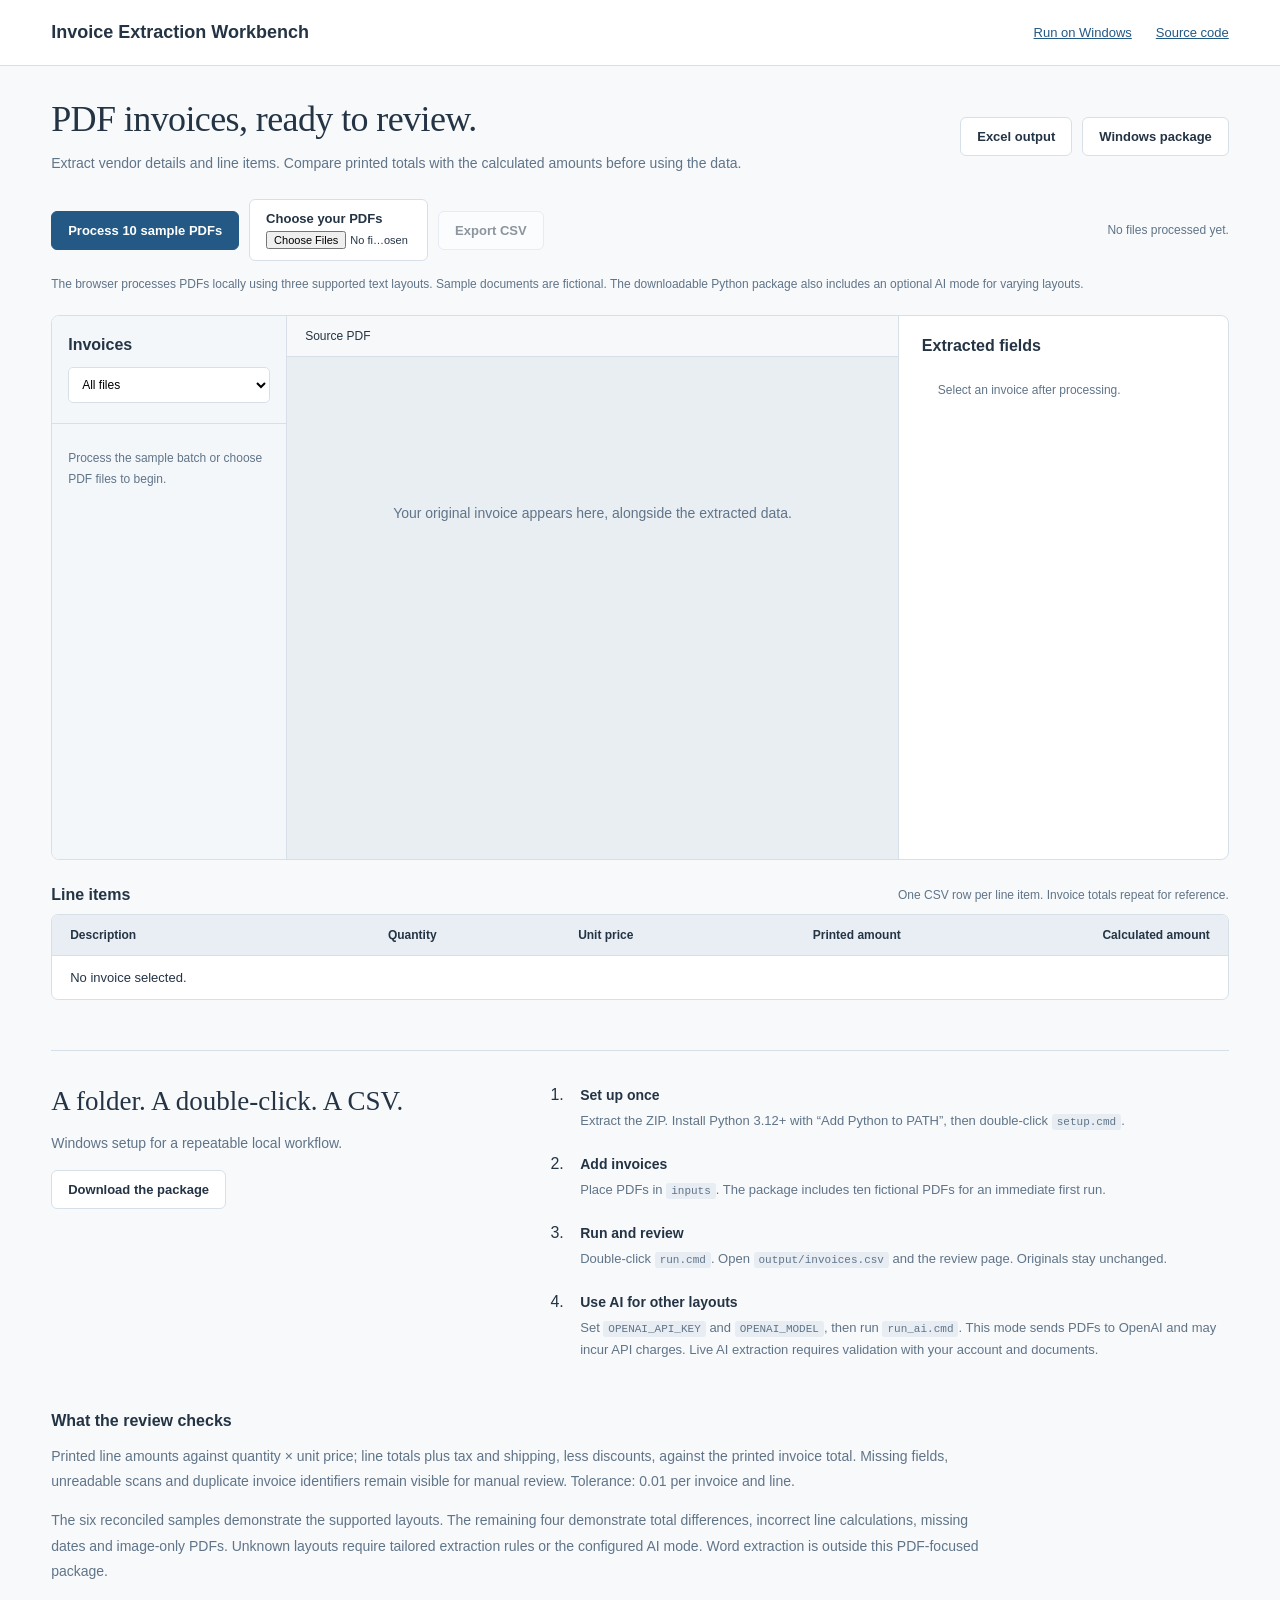
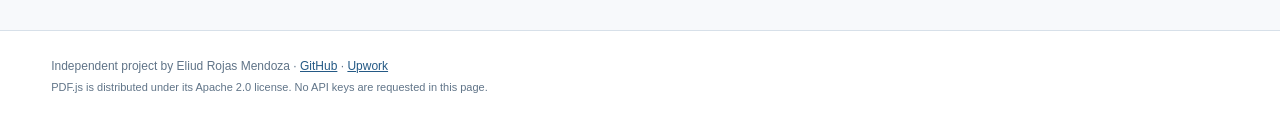
==== index.html @ 5a45bd9b "Build PDF invoice extraction and reconciliation workbench" ====
<!doctype html>
<html lang="en"><head><meta charset="utf-8"><meta name="viewport" content="width=device-width,initial-scale=1"><title>Invoice Extraction Workbench</title><meta name="description" content="Inspect PDF invoice extraction, compare line items and totals, and download structured CSV and Excel results."><link rel="stylesheet" href="style.css"></head>
<body><header><a class="brand" href="#">Invoice Extraction Workbench</a><nav><a href="#instructions">Run on Windows</a><a href="https://github.com/Enybyy/invoice-extraction-workbench">Source code</a></nav></header>
<main><section class="intro"><div><h1>PDF invoices, ready to review.</h1><p>Extract vendor details and line items. Compare printed totals with the calculated amounts before using the data.</p></div><div class="actions"><a class="secondary" href="outputs/20261005-invoice/Invoice_Extraction.xlsx" download>Excel output</a><a class="secondary" href="Invoice_Extractor_Package.zip" download>Windows package</a></div></section>
<section class="toolbar"><button id="samples">Process 10 sample PDFs</button><label class="upload">Choose your PDFs<input id="files" type="file" accept="application/pdf,.pdf" multiple></label><button id="export" class="secondary" disabled>Export CSV</button><a id="csv-ready" hidden download="invoices.csv">Download CSV file</a><span id="progress" role="status" aria-live="polite">No files processed yet.</span></section>
<p class="scope">The browser processes PDFs locally using three supported text layouts. Sample documents are fictional. The downloadable Python package also includes an optional AI mode for varying layouts.</p>
<section class="workspace" aria-label="Invoice review"><aside><div class="list-head"><h2>Invoices</h2><select id="filter" aria-label="Filter invoices"><option value="all">All files</option><option value="review">Needs review</option><option value="matched">Reconciled</option></select></div><div id="invoice-list"><p class="empty">Process the sample batch or choose PDF files to begin.</p></div></aside>
<section class="document"><div class="document-bar"><span id="document-name">Source PDF</span><a id="open-pdf" hidden target="_blank" rel="noopener">Open PDF</a></div><div class="paper"><canvas id="pdf-canvas" aria-label="Selected invoice preview"></canvas><p id="placeholder">Your original invoice appears here, alongside the extracted data.</p></div></section>
<section class="results"><h2>Extracted fields</h2><div id="fields"><p class="empty">Select an invoice after processing.</p></div></section></section>
<section class="line-section"><div class="section-heading"><h2>Line items</h2><span>One CSV row per line item. Invoice totals repeat for reference.</span></div><div class="table-scroll"><table><thead><tr><th>Description</th><th>Quantity</th><th>Unit price</th><th>Printed amount</th><th>Calculated amount</th></tr></thead><tbody id="lines"><tr><td colspan="5">No invoice selected.</td></tr></tbody></table></div></section>
<section id="instructions" class="guide"><div><h2>A folder. A double-click. A CSV.</h2><p>Windows setup for a repeatable local workflow.</p><a class="secondary" href="Invoice_Extractor_Package.zip" download>Download the package</a></div><ol><li><strong>Set up once</strong><span>Extract the ZIP. Install Python 3.12+ with “Add Python to PATH”, then double-click <code>setup.cmd</code>.</span></li><li><strong>Add invoices</strong><span>Place PDFs in <code>inputs</code>. The package includes ten fictional PDFs for an immediate first run.</span></li><li><strong>Run and review</strong><span>Double-click <code>run.cmd</code>. Open <code>output/invoices.csv</code> and the review page. Originals stay unchanged.</span></li><li><strong>Use AI for other layouts</strong><span>Set <code>OPENAI_API_KEY</code> and <code>OPENAI_MODEL</code>, then run <code>run_ai.cmd</code>. This mode sends PDFs to OpenAI and may incur API charges. Live AI extraction requires validation with your account and documents.</span></li></ol></section>
<section class="notes"><h2>What the review checks</h2><p>Printed line amounts against quantity × unit price; line totals plus tax and shipping, less discounts, against the printed invoice total. Missing fields, unreadable scans and duplicate invoice identifiers remain visible for manual review. Tolerance: 0.01 per invoice and line.</p><p>The six reconciled samples demonstrate the supported layouts. The remaining four demonstrate total differences, incorrect line calculations, missing dates and image-only PDFs. Unknown layouts require tailored extraction rules or the configured AI mode. Word extraction is outside this PDF-focused package.</p></section>
</main><footer>Independent project by Eliud Rojas Mendoza · <a href="https://github.com/Enybyy/invoice-extraction-workbench">GitHub</a> · <a href="https://www.upwork.com/freelancers/eliudevelopment">Upwork</a><span>PDF.js is distributed under its Apache 2.0 license. No API keys are requested in this page.</span></footer><script type="module" src="app.mjs"></script></body></html>
---- style.css ----
:root{color-scheme:light;--ink:#243444;--blue:#245985;--line:#d7e0e9;--muted:#607488;--surface:#f2f5f8;--amber:#9c6015}*{box-sizing:border-box}body{margin:0;background:#f7f9fb;color:var(--ink);font-family:'Segoe UI',sans-serif}header{background:white;border-bottom:1px solid var(--line);padding:22px 4vw;display:flex;align-items:center;justify-content:space-between;gap:18px}.brand{font-size:18px;font-weight:650;color:var(--ink);text-decoration:none}nav{display:flex;gap:24px;font-size:13px}a{color:var(--blue)}main{max-width:1560px;padding:32px 4vw;margin:auto}h1{font:normal 36px Georgia,serif;margin:0 0 12px;letter-spacing:-.6px}.intro{display:flex;justify-content:space-between;align-items:center;gap:25px}.intro p{color:var(--muted);line-height:1.6;max-width:760px;font-size:14px;margin:0}.actions{display:flex;gap:10px;flex-shrink:0}button,.secondary,.upload{border:1px solid var(--line);border-radius:6px;padding:11px 16px;font:600 13px 'Segoe UI',sans-serif;text-decoration:none;cursor:pointer;display:inline-block}button{background:var(--blue);border-color:var(--blue);color:white}button.secondary,.secondary,.upload{background:white;color:var(--ink)}button:disabled{opacity:.5;cursor:default}a:focus-visible,button:focus-visible,select:focus-visible,.upload:focus-within{outline:3px solid #57a0d1;outline-offset:3px}.toolbar{display:flex;flex-wrap:wrap;gap:10px;align-items:center;margin-top:25px}.toolbar span{font-size:12px;color:var(--muted);margin-left:auto}.upload input{max-width:145px;font-size:11px;display:block;margin-top:5px}.scope{font-size:12px;line-height:1.6;color:var(--muted);margin:14px 0 20px}.workspace{display:grid;grid-template-columns:235px minmax(330px,1fr) 330px;border:1px solid var(--line);border-radius:8px;overflow:hidden;background:white;min-height:545px}.workspace aside{background:#f4f7fa;border-right:1px solid var(--line)}.list-head{padding:20px 16px;border-bottom:1px solid var(--line)}h2{font-size:16px;margin:0 0 13px}.list-head select{width:100%;font:12px 'Segoe UI',sans-serif;border:1px solid var(--line);padding:9px;border-radius:5px;background:white}#invoice-list{max-height:460px;overflow:auto}.invoice{display:block;width:100%;text-align:left;border:0;border-bottom:1px solid var(--line);background:transparent;color:var(--ink);padding:14px 16px;border-radius:0}.invoice.active{background:#e2edf5;box-shadow:inset 3px 0 var(--blue)}.invoice strong{display:block;font-size:12px}.invoice small{display:block;color:var(--muted);font-weight:400;margin:5px 0}.label{font-size:10px;display:inline-block;border-radius:4px;padding:3px 6px;background:#e7f2ec;color:#2d6c4c}.label.review{background:#fff0d8;color:var(--amber)}.document{background:#e9eef3;min-width:0}.document-bar{display:flex;justify-content:space-between;gap:10px;padding:13px 18px;background:#f6f8fa;border-bottom:1px solid var(--line);font-size:12px;overflow-wrap:anywhere}.paper{height:499px;overflow:auto;padding:20px;text-align:center}canvas{max-width:100%;height:auto;box-shadow:0 4px 18px #3442521a;background:white}canvas:not([width]){display:none}.paper p{color:var(--muted);font-size:14px;line-height:1.8;padding-top:110px}.results{padding:21px 23px;border-left:1px solid var(--line)}dl{font-size:12px;margin:0}dt{color:var(--muted);margin:16px 0 5px}dd{margin:0;font-weight:600;overflow-wrap:anywhere}.balance{border-top:1px solid var(--line);margin-top:22px;padding-top:10px}.balance div{display:flex;justify-content:space-between;margin:9px 0;font-size:12px}.balance .grand{font-size:16px;font-weight:700;border-top:1px solid var(--line);padding-top:12px}.review-note{background:#fff5e5;border-left:3px solid #c18b38;padding:12px;margin-top:18px;font-size:12px;line-height:1.6}.success-note{color:#2d6c4c;font-size:12px;margin-top:15px}.empty{font-size:12px;color:var(--muted);line-height:1.8;padding:12px 16px}.section-heading{display:flex;justify-content:space-between;align-items:center;gap:15px;margin-bottom:10px}.section-heading h2{margin:0}.section-heading span{font-size:12px;color:var(--muted)}.line-section{margin-top:26px}.table-scroll{overflow:auto;border:1px solid var(--line);border-radius:7px;background:white}table{width:100%;border-collapse:collapse;font-size:13px}th{text-align:right;font-weight:600;background:#e8eef4;padding:13px 18px;font-size:12px;white-space:nowrap}td{text-align:right;padding:14px 18px;border-top:1px solid var(--line)}th:first-child,td:first-child{text-align:left}.guide{margin-top:50px;display:grid;grid-template-columns:1fr 1.5fr;gap:40px;border-top:1px solid var(--line);padding-top:35px}.guide h2{font:normal 27px Georgia,serif}.guide p,.notes p{color:var(--muted);font-size:14px;line-height:1.8}.guide ol{margin:0;padding-left:22px}.guide li{padding-left:12px;margin-bottom:23px}.guide li strong{display:block;font-size:14px;margin-bottom:7px}.guide li span{font-size:13px;line-height:1.7;color:var(--muted)}code{background:#e7edf3;border-radius:3px;padding:2px 5px;font-size:11px}.notes{margin-top:28px;max-width:950px}footer{padding:25px 4vw;border-top:1px solid var(--line);font-size:12px;background:white;line-height:1.8;color:var(--muted)}footer span{display:block;font-size:11px}@media(max-width:1180px){.workspace{grid-template-columns:200px minmax(250px,1fr) 270px}.actions{flex-wrap:wrap}.intro{align-items:flex-start}h1{font-size:30px}}@media(max-width:900px){.workspace{grid-template-columns:200px 1fr}.results{grid-column:1/-1;border-left:0;border-top:1px solid var(--line)}#fields{display:grid;grid-template-columns:1fr 1fr;gap:20px}.intro{display:block}.actions{margin-top:15px}}@media(max-width:600px){header{display:block}nav{margin-top:13px}main{padding:24px 16px}.toolbar span{width:100%;margin:4px 0}.workspace{display:block}.workspace aside{border-right:0}#invoice-list{max-height:180px}.paper{height:420px}#fields{display:block}.guide{grid-template-columns:1fr;gap:25px}.section-heading{display:block}.section-heading span{display:block;margin-top:9px}.document-bar{font-size:11px}}
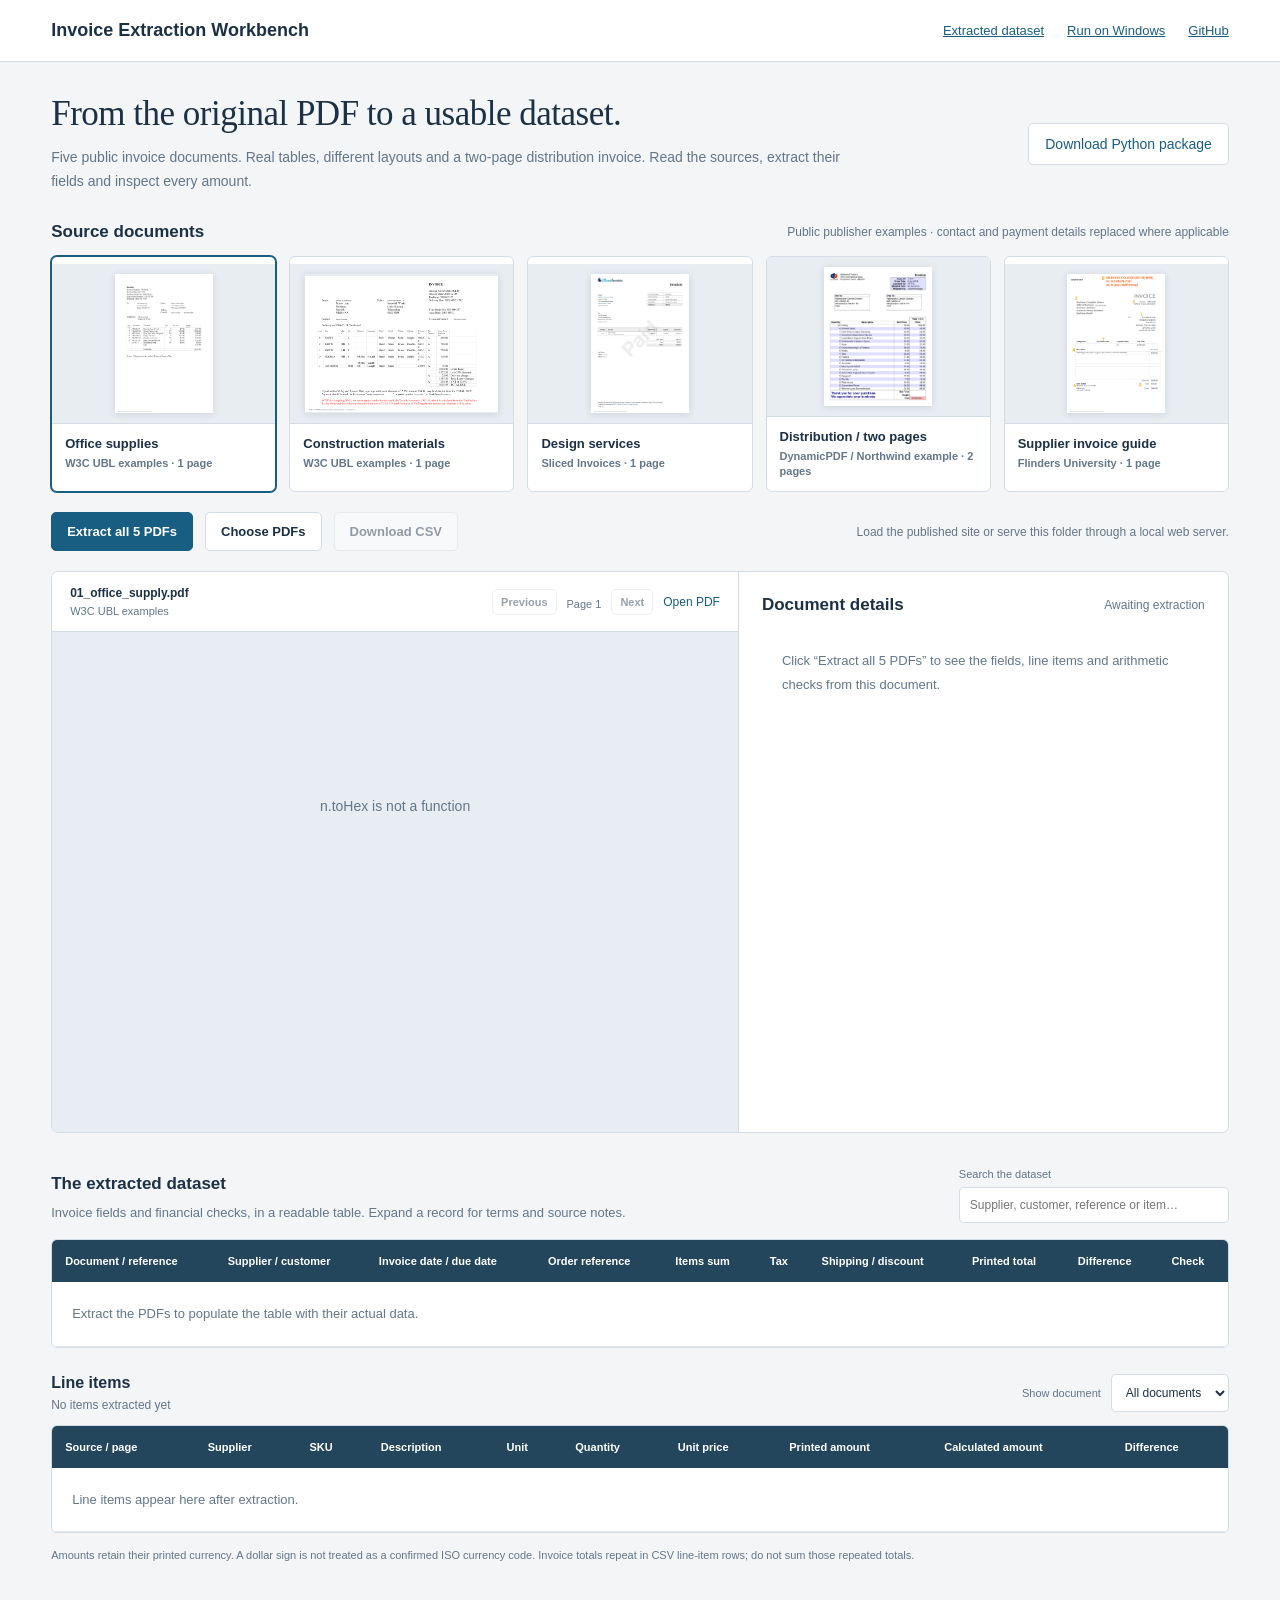
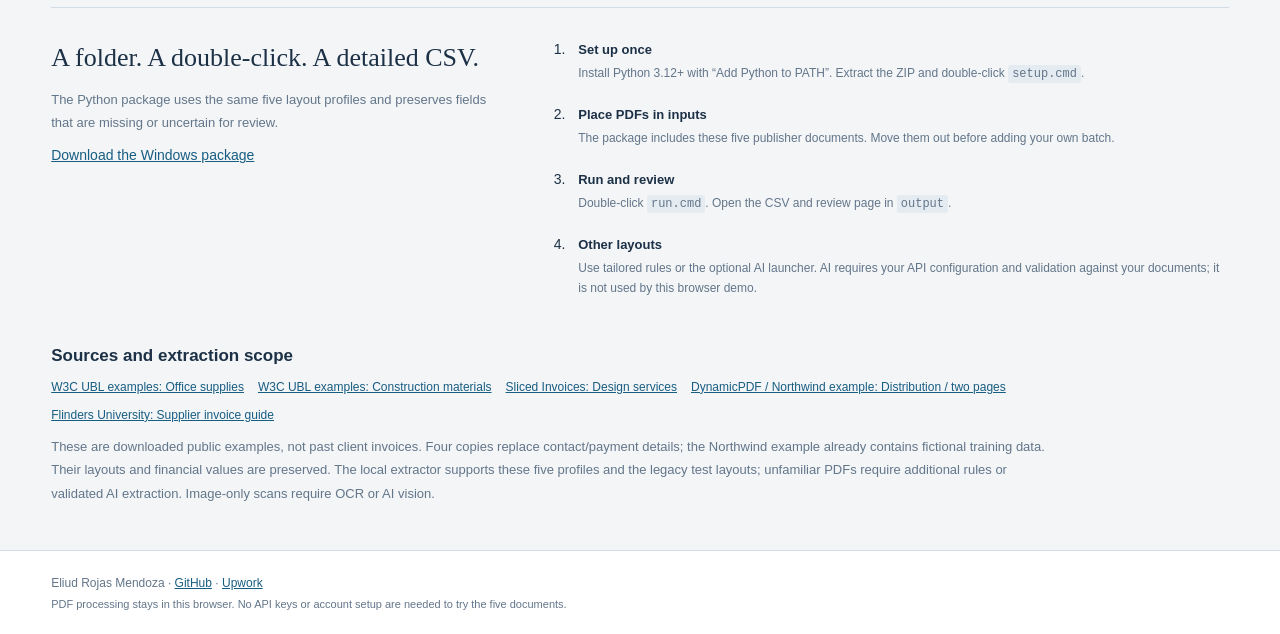
==== commit 2f000877: "Use public invoice PDFs with detailed extraction and source review" ====
--- a/index.html
+++ b/index.html
@@ -1,13 +1,10 @@
-<!doctype html>
-<html lang="en"><head><meta charset="utf-8"><meta name="viewport" content="width=device-width,initial-scale=1"><title>Invoice Extraction Workbench</title><meta name="description" content="Inspect PDF invoice extraction, compare line items and totals, and download structured CSV and Excel results."><link rel="stylesheet" href="style.css"></head>
-<body><header><a class="brand" href="#">Invoice Extraction Workbench</a><nav><a href="#instructions">Run on Windows</a><a href="https://github.com/Enybyy/invoice-extraction-workbench">Source code</a></nav></header>
-<main><section class="intro"><div><h1>PDF invoices, ready to review.</h1><p>Extract vendor details and line items. Compare printed totals with the calculated amounts before using the data.</p></div><div class="actions"><a class="secondary" href="outputs/20261005-invoice/Invoice_Extraction.xlsx" download>Excel output</a><a class="secondary" href="Invoice_Extractor_Package.zip" download>Windows package</a></div></section>
-<section class="toolbar"><button id="samples">Process 10 sample PDFs</button><label class="upload">Choose your PDFs<input id="files" type="file" accept="application/pdf,.pdf" multiple></label><button id="export" class="secondary" disabled>Export CSV</button><a id="csv-ready" hidden download="invoices.csv">Download CSV file</a><span id="progress" role="status" aria-live="polite">No files processed yet.</span></section>
-<p class="scope">The browser processes PDFs locally using three supported text layouts. Sample documents are fictional. The downloadable Python package also includes an optional AI mode for varying layouts.</p>
-<section class="workspace" aria-label="Invoice review"><aside><div class="list-head"><h2>Invoices</h2><select id="filter" aria-label="Filter invoices"><option value="all">All files</option><option value="review">Needs review</option><option value="matched">Reconciled</option></select></div><div id="invoice-list"><p class="empty">Process the sample batch or choose PDF files to begin.</p></div></aside>
-<section class="document"><div class="document-bar"><span id="document-name">Source PDF</span><a id="open-pdf" hidden target="_blank" rel="noopener">Open PDF</a></div><div class="paper"><canvas id="pdf-canvas" aria-label="Selected invoice preview"></canvas><p id="placeholder">Your original invoice appears here, alongside the extracted data.</p></div></section>
-<section class="results"><h2>Extracted fields</h2><div id="fields"><p class="empty">Select an invoice after processing.</p></div></section></section>
-<section class="line-section"><div class="section-heading"><h2>Line items</h2><span>One CSV row per line item. Invoice totals repeat for reference.</span></div><div class="table-scroll"><table><thead><tr><th>Description</th><th>Quantity</th><th>Unit price</th><th>Printed amount</th><th>Calculated amount</th></tr></thead><tbody id="lines"><tr><td colspan="5">No invoice selected.</td></tr></tbody></table></div></section>
-<section id="instructions" class="guide"><div><h2>A folder. A double-click. A CSV.</h2><p>Windows setup for a repeatable local workflow.</p><a class="secondary" href="Invoice_Extractor_Package.zip" download>Download the package</a></div><ol><li><strong>Set up once</strong><span>Extract the ZIP. Install Python 3.12+ with “Add Python to PATH”, then double-click <code>setup.cmd</code>.</span></li><li><strong>Add invoices</strong><span>Place PDFs in <code>inputs</code>. The package includes ten fictional PDFs for an immediate first run.</span></li><li><strong>Run and review</strong><span>Double-click <code>run.cmd</code>. Open <code>output/invoices.csv</code> and the review page. Originals stay unchanged.</span></li><li><strong>Use AI for other layouts</strong><span>Set <code>OPENAI_API_KEY</code> and <code>OPENAI_MODEL</code>, then run <code>run_ai.cmd</code>. This mode sends PDFs to OpenAI and may incur API charges. Live AI extraction requires validation with your account and documents.</span></li></ol></section>
-<section class="notes"><h2>What the review checks</h2><p>Printed line amounts against quantity × unit price; line totals plus tax and shipping, less discounts, against the printed invoice total. Missing fields, unreadable scans and duplicate invoice identifiers remain visible for manual review. Tolerance: 0.01 per invoice and line.</p><p>The six reconciled samples demonstrate the supported layouts. The remaining four demonstrate total differences, incorrect line calculations, missing dates and image-only PDFs. Unknown layouts require tailored extraction rules or the configured AI mode. Word extraction is outside this PDF-focused package.</p></section>
-</main><footer>Independent project by Eliud Rojas Mendoza · <a href="https://github.com/Enybyy/invoice-extraction-workbench">GitHub</a> · <a href="https://www.upwork.com/freelancers/eliudevelopment">Upwork</a><span>PDF.js is distributed under its Apache 2.0 license. No API keys are requested in this page.</span></footer><script type="module" src="app.mjs"></script></body></html>
+<!doctype html><html lang="en"><head><meta charset="utf-8"><meta name="viewport" content="width=device-width,initial-scale=1"><title>Invoice Extraction Workbench</title><meta name="description" content="Explore five public invoice PDFs, extract their actual data, reconcile totals and export a detailed CSV."><link rel="stylesheet" href="workbench.css"></head>
+<body><header><a class="brand" href="#">Invoice Extraction Workbench</a><nav><a href="#dataset">Extracted dataset</a><a href="#instructions">Run on Windows</a><a href="https://github.com/Enybyy/invoice-extraction-workbench">GitHub</a></nav></header>
+<main><section class="intro"><div><h1>From the original PDF to a usable dataset.</h1><p>Five public invoice documents. Real tables, different layouts and a two-page distribution invoice. Read the sources, extract their fields and inspect every amount.</p></div><a class="package" href="Invoice_Extractor_Package.zip" download>Download Python package</a></section>
+<section class="document-library"><div class="section-title"><h2>Source documents</h2><span>Public publisher examples · contact and payment details replaced where applicable</span></div><div id="gallery" class="gallery" aria-label="Source PDF documents"></div></section>
+<section class="action-bar"><button id="extract">Extract all 5 PDFs</button><label class="upload">Choose PDFs<input id="files" type="file" accept="application/pdf,.pdf" multiple aria-label="Choose PDFs"></label><button id="export" class="quiet" disabled>Download CSV</button><a id="csv-ready" download="invoice-dataset.csv" hidden>CSV file ready</a><span id="progress" role="status" aria-live="polite">Choose a document to inspect it. Extract to build the dataset below.</span></section>
+<section class="inspection"><div class="source-pane"><div class="viewer-bar"><div><strong id="source-name">Source PDF</strong><span id="publisher"></span></div><div class="page-controls"><button id="prev" class="quiet" disabled aria-label="Previous page">Previous</button><span id="page-number">Page 1</span><button id="next" class="quiet" disabled aria-label="Next page">Next</button><a id="open" target="_blank" rel="noopener">Open PDF</a></div></div><div class="paper"><canvas id="canvas" aria-label="Source invoice PDF preview"></canvas><p id="preview-empty">Loading the source documents…</p></div></div><aside class="extracted-pane"><div class="section-title"><h2>Document details</h2><span id="selected-state">Awaiting extraction</span></div><div id="details"><p class="empty">Click “Extract all 5 PDFs” to see the fields, line items and arithmetic checks from this document.</p></div></aside></section>
+<section id="dataset" class="dataset"><div class="dataset-heading"><div><h2>The extracted dataset</h2><p>Invoice fields and financial checks, in a readable table. Expand a record for terms and source notes.</p></div><label class="search">Search the dataset<input id="search" type="search" placeholder="Supplier, customer, reference or item…"></label></div><div class="table-frame"><table class="invoice-table"><thead><tr><th>Document / reference</th><th>Supplier / customer</th><th>Invoice date / due date</th><th>Order reference</th><th>Items sum</th><th>Tax</th><th>Shipping / discount</th><th>Printed total</th><th>Difference</th><th>Check</th></tr></thead><tbody id="invoice-rows"><tr><td colspan="10" class="empty">Extract the PDFs to populate the table with their actual data.</td></tr></tbody></table></div>
+<div class="line-heading"><div><h3>Line items</h3><span id="line-count">No items extracted yet</span></div><label>Show document<select id="line-filter" aria-label="Filter line items"><option value="all">All documents</option></select></label></div><div class="table-frame line-frame"><table><thead><tr><th>Source / page</th><th>Supplier</th><th>SKU</th><th>Description</th><th>Unit</th><th>Quantity</th><th>Unit price</th><th>Printed amount</th><th>Calculated amount</th><th>Difference</th></tr></thead><tbody id="line-rows"><tr><td colspan="10" class="empty">Line items appear here after extraction.</td></tr></tbody></table></div><p class="table-note">Amounts retain their printed currency. A dollar sign is not treated as a confirmed ISO currency code. Invoice totals repeat in CSV line-item rows; do not sum those repeated totals.</p></section>
+<section id="instructions" class="guide"><div><h2>A folder. A double-click. A detailed CSV.</h2><p>The Python package uses the same five layout profiles and preserves fields that are missing or uncertain for review.</p><a href="Invoice_Extractor_Package.zip" download>Download the Windows package</a></div><ol><li><strong>Set up once</strong><span>Install Python 3.12+ with “Add Python to PATH”. Extract the ZIP and double-click <code>setup.cmd</code>.</span></li><li><strong>Place PDFs in inputs</strong><span>The package includes these five publisher documents. Move them out before adding your own batch.</span></li><li><strong>Run and review</strong><span>Double-click <code>run.cmd</code>. Open the CSV and review page in <code>output</code>.</span></li><li><strong>Other layouts</strong><span>Use tailored rules or the optional AI launcher. AI requires your API configuration and validation against your documents; it is not used by this browser demo.</span></li></ol></section>
+<section class="sources"><h2>Sources and extraction scope</h2><div id="source-links"></div><p>These are downloaded public examples, not past client invoices. Four copies replace contact/payment details; the Northwind example already contains fictional training data. Their layouts and financial values are preserved. The local extractor supports these five profiles and the legacy test layouts; unfamiliar PDFs require additional rules or validated AI extraction. Image-only scans require OCR or AI vision.</p></section></main><footer>Eliud Rojas Mendoza · <a href="https://github.com/Enybyy/invoice-extraction-workbench">GitHub</a> · <a href="https://www.upwork.com/freelancers/eliudevelopment">Upwork</a><span>PDF processing stays in this browser. No API keys or account setup are needed to try the five documents.</span></footer><script type="module" src="workbench.mjs"></script></body></html>
--- a/workbench.css
+++ b/workbench.css
@@ -0,0 +1 @@
+:root{--paper:#f3f5f7;--white:#fff;--ink:#1c3046;--muted:#63768a;--accent:#185d82;--amber:#9b6a23;--border:#d4dde5;--green:#29684d}*{box-sizing:border-box}body{margin:0;font:14px 'Segoe UI',sans-serif;background:var(--paper);color:var(--ink)}a{color:var(--accent)}header{background:white;padding:20px 4vw;display:flex;align-items:center;justify-content:space-between;border-bottom:1px solid var(--border);gap:20px}.brand{font-size:18px;font-weight:650;text-decoration:none;color:var(--ink)}nav{display:flex;gap:23px;font-size:13px}main{max-width:1600px;margin:auto;padding:32px 4vw}h1{font:normal 35px Georgia,serif;letter-spacing:-.5px;margin:0 0 12px;max-width:900px}h2{font-size:17px;margin:0}h3{font-size:16px;margin:0}.intro{display:flex;align-items:center;justify-content:space-between;gap:30px}.intro p{max-width:820px;color:var(--muted);line-height:1.7;margin:0}.package{background:white;border:1px solid var(--border);border-radius:5px;padding:12px 16px;text-decoration:none;white-space:nowrap}.document-library{margin-top:28px}.section-title{display:flex;justify-content:space-between;align-items:center;gap:16px;margin-bottom:14px}.section-title span{font-size:12px;color:var(--muted)}.gallery{display:grid;grid-template-columns:repeat(5,1fr);gap:13px}.document-tile{padding:0;text-align:left;background:white;border:1px solid var(--border);border-radius:6px;overflow:hidden;color:var(--ink);cursor:pointer;box-shadow:none}.document-tile.active{border-color:var(--accent);box-shadow:0 0 0 1px var(--accent)}.thumb{height:160px;background:#e8edf2;display:flex;justify-content:center;align-items:flex-start;overflow:hidden;padding:10px 15px;border-bottom:1px solid var(--border)}.thumb img{height:100%;max-width:100%;object-fit:contain;object-position:center;box-shadow:0 1px 7px #20394a24}.tile-caption{padding:12px 13px}.tile-caption strong{display:block;font-size:13px;margin-bottom:5px}.tile-caption span{font-size:11px;color:var(--muted);display:block;line-height:1.4}.action-bar{display:flex;align-items:center;gap:12px;flex-wrap:wrap;padding:20px 0}.action-bar>span{margin-left:auto;font-size:12px;max-width:460px;color:var(--muted)}button,.upload{font:600 13px 'Segoe UI',sans-serif;cursor:pointer;border:1px solid var(--accent);background:var(--accent);color:white;border-radius:5px;padding:11px 15px}button:disabled{opacity:.45;cursor:default}button.quiet,.upload{background:white;border-color:var(--border);color:var(--ink)}.upload{position:relative;overflow:hidden;display:inline-flex;align-items:center}.upload input{position:absolute;inset:0;width:100%;height:100%;opacity:0;cursor:pointer}a:focus-visible,button:focus-visible,input:focus-visible,select:focus-visible,.upload:focus-within{outline:3px solid #4e9ac4;outline-offset:3px}.inspection{display:grid;grid-template-columns:minmax(380px,1.4fr) minmax(310px,1fr);border:1px solid var(--border);border-radius:7px;overflow:hidden;background:white}.source-pane{min-width:0;background:#e7edf2}.viewer-bar{padding:14px 18px;background:#fff;border-bottom:1px solid var(--border);display:flex;justify-content:space-between;align-items:center;gap:15px}.viewer-bar strong{font-size:12px;display:block}.viewer-bar>div>span{font-size:11px;display:block;color:var(--muted);margin-top:5px}.page-controls{display:flex;align-items:center;gap:10px;flex-shrink:0;font-size:12px}.page-controls button{padding:6px 8px;font-size:11px}.paper{padding:22px;min-height:500px;max-height:700px;overflow:auto;text-align:center}.paper canvas{display:block;margin:auto;max-width:100%;height:auto;box-shadow:0 2px 14px #2942561c}.paper canvas:not([width]){display:none}.paper p{padding-top:130px;color:var(--muted)}.extracted-pane{padding:23px;border-left:1px solid var(--border);min-width:0}.field-grid{display:grid;grid-template-columns:1fr 1fr;gap:15px;margin:18px 0}.field-grid div{min-width:0}dt{font-size:11px;color:var(--muted);margin-bottom:6px}dd{font-size:13px;font-weight:600;margin:0;overflow-wrap:anywhere}.balance{border-top:1px solid var(--border);border-bottom:1px solid var(--border);padding:9px 0}.balance div{display:flex;justify-content:space-between;gap:15px;padding:7px 0;font-size:12px}.balance .difference{font-size:16px;font-weight:700;border-top:1px solid var(--border);margin-top:7px;padding-top:13px}.difference.warn{color:var(--amber)}.review-box{padding:13px 15px;margin-top:17px;border-left:3px solid #c59443;background:#fff4e1;font-size:12px;line-height:1.7}.review-box ul{padding-left:18px;margin:6px 0}.okay{color:var(--green);font-size:12px;margin:13px 0}.source-text{font-size:12px;margin-top:18px}.source-text summary{cursor:pointer;color:var(--accent)}pre{white-space:pre-wrap;overflow-wrap:anywhere;font:11px Consolas,monospace;max-height:300px;overflow:auto;background:#f2f5f8;padding:14px;line-height:1.7}.dataset{margin-top:35px}.dataset-heading{display:flex;justify-content:space-between;gap:20px;align-items:end;margin-bottom:16px}.dataset-heading p{color:var(--muted);font-size:13px;margin:9px 0 0;line-height:1.6}.search{font-size:11px;color:var(--muted);min-width:270px}.search input{display:block;width:100%;margin-top:7px}.search input,select{font:12px 'Segoe UI',sans-serif;border:1px solid var(--border);border-radius:5px;padding:10px;background:white;color:var(--ink)}.table-frame{overflow:auto;border:1px solid var(--border);border-radius:6px;background:white;max-width:100%}table{width:100%;border-collapse:collapse;font-size:12px}th{background:#23465d;color:white;font-size:11px;font-weight:600;text-align:left;white-space:nowrap;padding:15px 13px;position:sticky;top:0;z-index:1}td{padding:15px 13px;border-bottom:1px solid #e2e8ee;vertical-align:top;line-height:1.6}tbody tr:nth-child(even){background:#f4f7fa}td.num{text-align:right;white-space:nowrap;font-variant-numeric:tabular-nums}td.desc{min-width:260px;max-width:430px}td.meta{min-width:190px}td strong{display:block;font-size:12px}td small{display:block;font-size:11px;color:var(--muted);line-height:1.6}td.warn{color:var(--amber);font-weight:700;background:#fff3dd}.row-open{padding:0;border:0;background:transparent;color:var(--accent);font-weight:650;font-size:12px;text-align:left;text-decoration:underline}.badge{display:inline-block;font-size:10px;border-radius:4px;background:#e5f1e9;color:var(--green);padding:4px 7px;white-space:nowrap}.badge.review{background:#fff1d9;color:var(--amber)}.record-notes{margin-top:9px;font-size:11px;min-width:150px}.record-notes summary{cursor:pointer;color:var(--accent)}.record-notes p{margin:7px 0}.line-heading{display:flex;justify-content:space-between;align-items:center;margin:26px 0 13px;gap:16px}.line-heading span{font-size:12px;color:var(--muted);display:block;margin-top:6px}.line-heading label{font-size:11px;color:var(--muted)}.line-heading select{margin-left:10px;max-width:260px}.line-frame{max-height:560px}.table-note{font-size:11px;line-height:1.7;color:var(--muted);margin:13px 0}.empty{font-size:13px;line-height:1.8;color:var(--muted);padding:20px}.guide{border-top:1px solid var(--border);margin-top:42px;padding-top:33px;display:grid;grid-template-columns:1fr 1.5fr;gap:45px}.guide h2{font:26px Georgia,serif;line-height:1.3}.guide p,.sources p{font-size:13px;color:var(--muted);line-height:1.8}.guide ol{padding-left:20px;margin:0}.guide li{padding-left:9px;margin-bottom:22px}.guide strong{display:block;font-size:13px;margin-bottom:6px}.guide span{font-size:12px;color:var(--muted);line-height:1.7}code{background:#e4ebf1;padding:2px 4px;border-radius:3px}.sources{margin-top:25px;max-width:1000px}#source-links{display:flex;flex-wrap:wrap;gap:14px;margin-top:14px;font-size:12px}footer{background:white;border-top:1px solid var(--border);padding:22px 4vw;font-size:12px;color:var(--muted);line-height:1.8}footer span{display:block;font-size:11px}@media(max-width:1150px){main{padding:26px 25px}.viewer-bar{flex-wrap:wrap}.intro{align-items:flex-start}.intro h1{font-size:30px}.field-grid{gap:12px}.action-bar>span{margin-left:0;max-width:none}}@media(max-width:850px){.gallery{grid-template-columns:repeat(3,1fr)}.inspection{grid-template-columns:1fr}.extracted-pane{border-left:0;border-top:1px solid var(--border)}.paper{max-height:650px}.intro{display:block}.package{display:inline-block;margin-top:16px}.dataset-heading{align-items:start;flex-direction:column}.search{width:100%}.guide{grid-template-columns:1fr;gap:25px}}@media(max-width:500px){header{display:block}nav{margin-top:14px;gap:16px}main{padding:22px 16px}h1{font-size:28px}.gallery{grid-template-columns:repeat(2,1fr)}.thumb{height:112px}.tile-caption{padding:11px}.section-title{align-items:flex-start;flex-direction:column;gap:8px}.paper{padding:12px;min-height:300px}.page-controls{gap:8px}.line-heading{align-items:flex-start;flex-direction:column}.line-heading select{max-width:220px}.field-grid{grid-template-columns:1fr 1fr}.extracted-pane{padding:20px}}
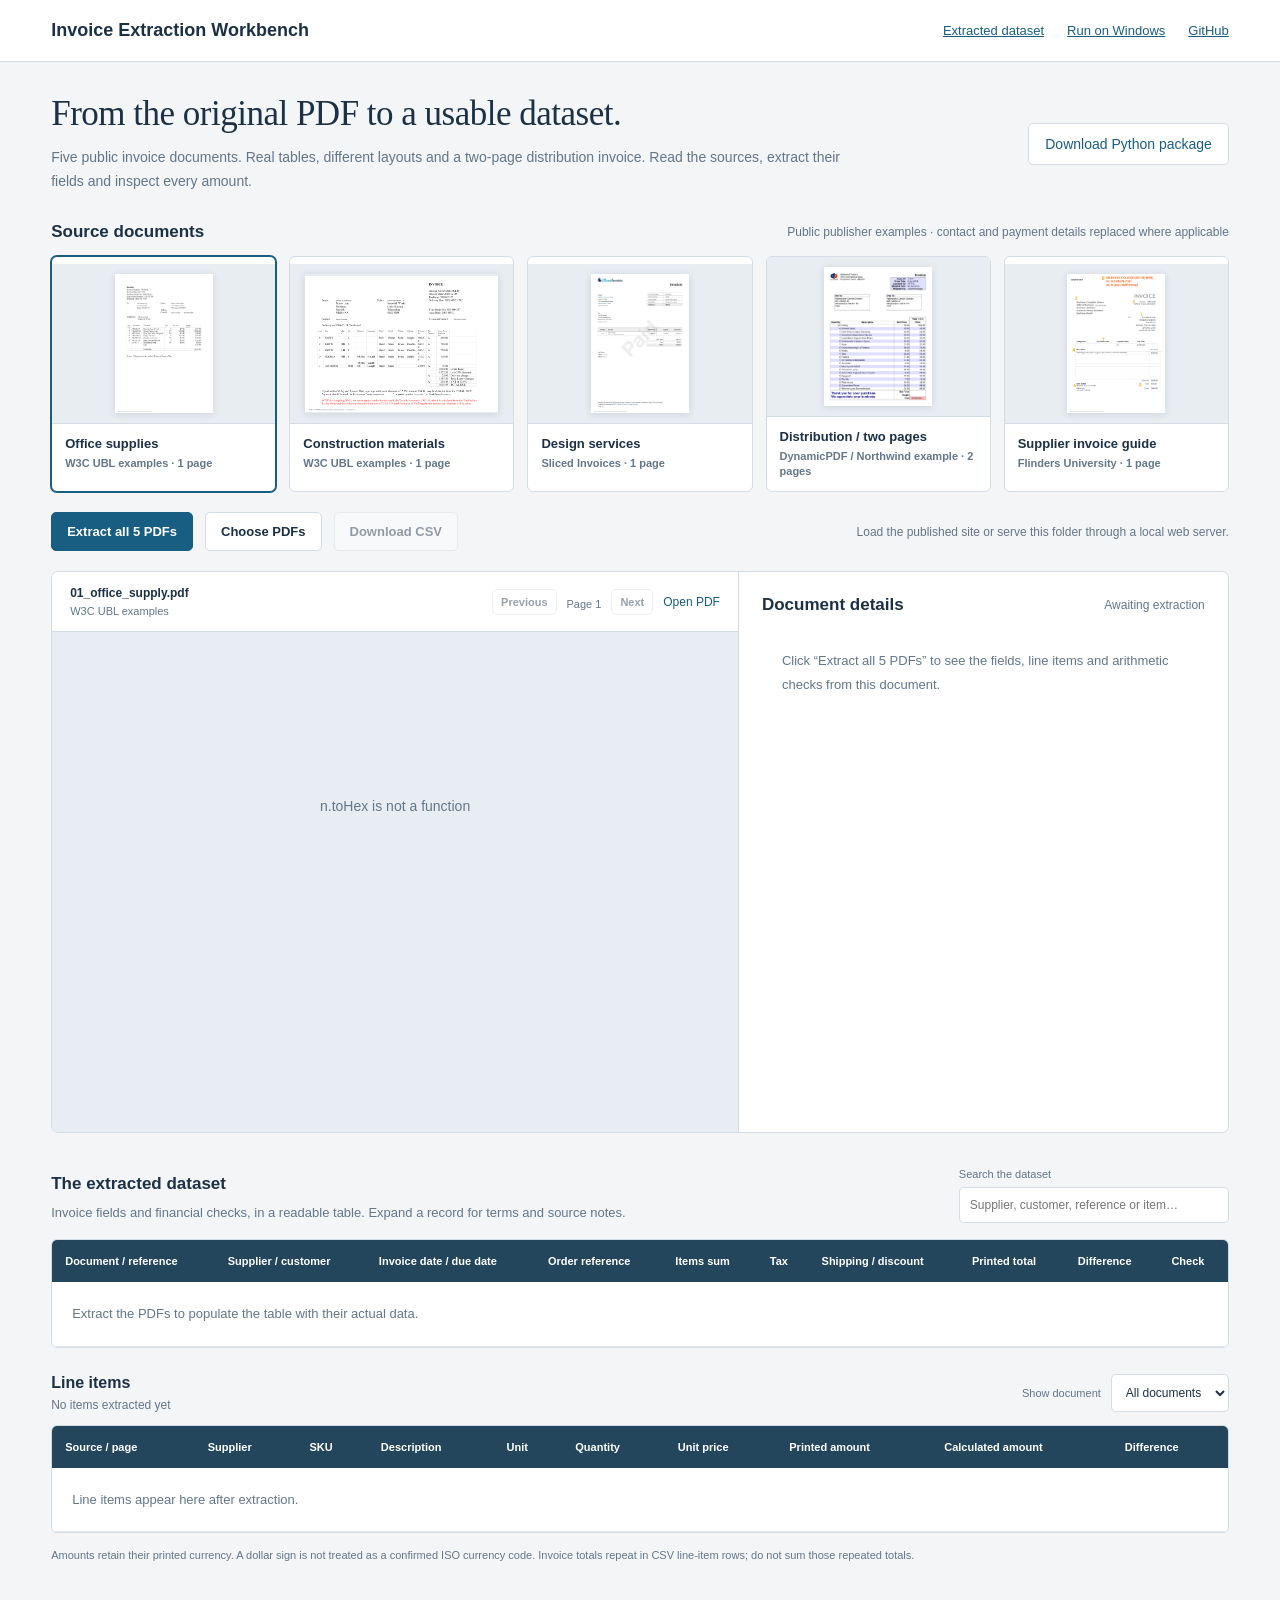
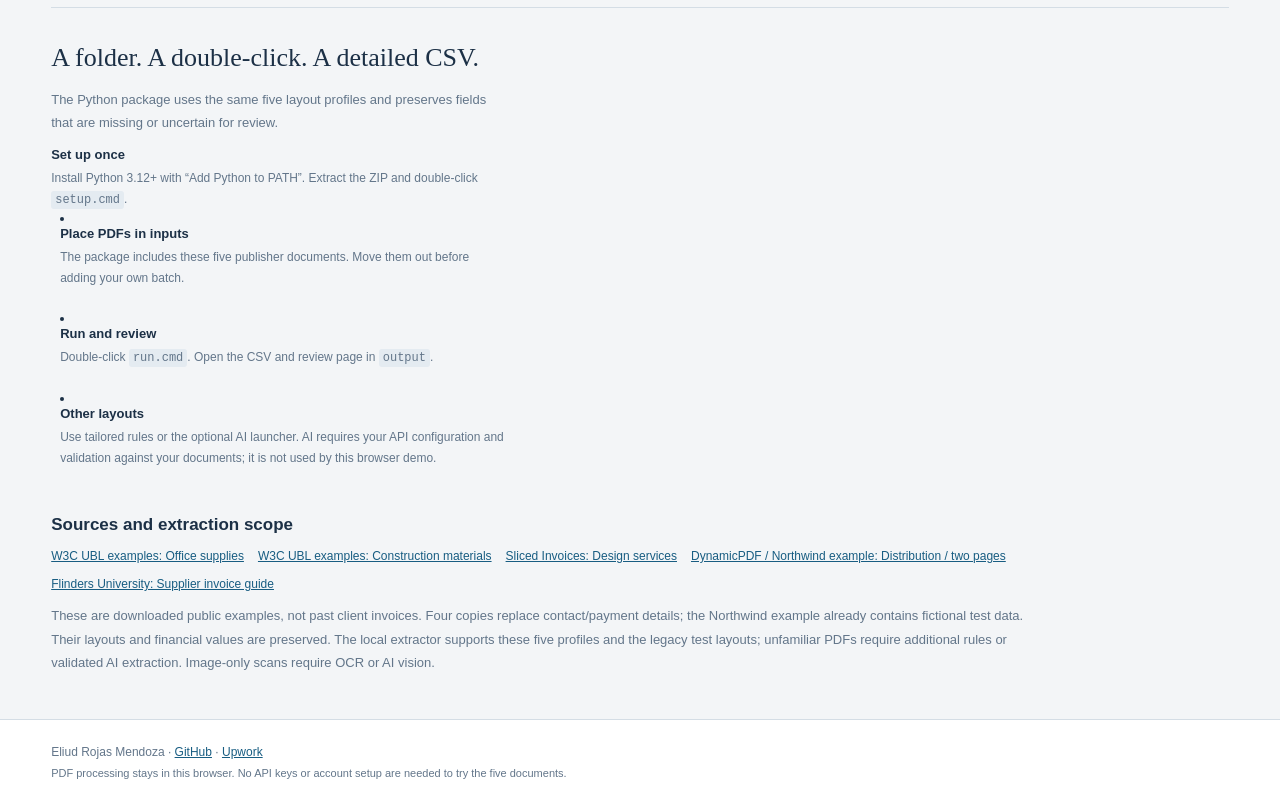
==== commit 7310abc6: "Update index.html" ====
--- a/index.html
+++ b/index.html
@@ -1,10 +1,10 @@
-<!doctype html><html lang="en"><head><meta charset="utf-8"><meta name="viewport" content="width=device-width,initial-scale=1"><title>Invoice Extraction Workbench</title><meta name="description" content="Explore five public invoice PDFs, extract their actual data, reconcile totals and export a detailed CSV."><link rel="stylesheet" href="workbench.css"></head>
+<!doctype html><html lang="en"><head><meta charset="utf-8"><meta name="viewport" content="width=device-width,initial-scale=1"><title>Invoice Extraction Workbench</title><meta name="description" content="Explore five public invoice PDFs, extract their actual data, reconcile totals and export a detailed CSV."><link rel="stylesheet" href="workbench.css?v=public-pdfs-2"></head>
 <body><header><a class="brand" href="#">Invoice Extraction Workbench</a><nav><a href="#dataset">Extracted dataset</a><a href="#instructions">Run on Windows</a><a href="https://github.com/Enybyy/invoice-extraction-workbench">GitHub</a></nav></header>
 <main><section class="intro"><div><h1>From the original PDF to a usable dataset.</h1><p>Five public invoice documents. Real tables, different layouts and a two-page distribution invoice. Read the sources, extract their fields and inspect every amount.</p></div><a class="package" href="Invoice_Extractor_Package.zip" download>Download Python package</a></section>
 <section class="document-library"><div class="section-title"><h2>Source documents</h2><span>Public publisher examples · contact and payment details replaced where applicable</span></div><div id="gallery" class="gallery" aria-label="Source PDF documents"></div></section>
-<section class="action-bar"><button id="extract">Extract all 5 PDFs</button><label class="upload">Choose PDFs<input id="files" type="file" accept="application/pdf,.pdf" multiple aria-label="Choose PDFs"></label><button id="export" class="quiet" disabled>Download CSV</button><a id="csv-ready" download="invoice-dataset.csv" hidden>CSV file ready</a><span id="progress" role="status" aria-live="polite">Choose a document to inspect it. Extract to build the dataset below.</span></section>
+<section class="action-bar"><button id="extract" disabled>Extract all 5 PDFs</button><label class="upload">Choose PDFs<input id="files" type="file" accept="application/pdf,.pdf" multiple aria-label="Choose PDFs"></label><button id="export" class="quiet" disabled>Download CSV</button><a id="csv-ready" download="invoice-dataset.csv" hidden>CSV file ready</a><span id="progress" role="status" aria-live="polite">Choose a document to inspect it. Extract to build the dataset below.</span></section>
 <section class="inspection"><div class="source-pane"><div class="viewer-bar"><div><strong id="source-name">Source PDF</strong><span id="publisher"></span></div><div class="page-controls"><button id="prev" class="quiet" disabled aria-label="Previous page">Previous</button><span id="page-number">Page 1</span><button id="next" class="quiet" disabled aria-label="Next page">Next</button><a id="open" target="_blank" rel="noopener">Open PDF</a></div></div><div class="paper"><canvas id="canvas" aria-label="Source invoice PDF preview"></canvas><p id="preview-empty">Loading the source documents…</p></div></div><aside class="extracted-pane"><div class="section-title"><h2>Document details</h2><span id="selected-state">Awaiting extraction</span></div><div id="details"><p class="empty">Click “Extract all 5 PDFs” to see the fields, line items and arithmetic checks from this document.</p></div></aside></section>
 <section id="dataset" class="dataset"><div class="dataset-heading"><div><h2>The extracted dataset</h2><p>Invoice fields and financial checks, in a readable table. Expand a record for terms and source notes.</p></div><label class="search">Search the dataset<input id="search" type="search" placeholder="Supplier, customer, reference or item…"></label></div><div class="table-frame"><table class="invoice-table"><thead><tr><th>Document / reference</th><th>Supplier / customer</th><th>Invoice date / due date</th><th>Order reference</th><th>Items sum</th><th>Tax</th><th>Shipping / discount</th><th>Printed total</th><th>Difference</th><th>Check</th></tr></thead><tbody id="invoice-rows"><tr><td colspan="10" class="empty">Extract the PDFs to populate the table with their actual data.</td></tr></tbody></table></div>
 <div class="line-heading"><div><h3>Line items</h3><span id="line-count">No items extracted yet</span></div><label>Show document<select id="line-filter" aria-label="Filter line items"><option value="all">All documents</option></select></label></div><div class="table-frame line-frame"><table><thead><tr><th>Source / page</th><th>Supplier</th><th>SKU</th><th>Description</th><th>Unit</th><th>Quantity</th><th>Unit price</th><th>Printed amount</th><th>Calculated amount</th><th>Difference</th></tr></thead><tbody id="line-rows"><tr><td colspan="10" class="empty">Line items appear here after extraction.</td></tr></tbody></table></div><p class="table-note">Amounts retain their printed currency. A dollar sign is not treated as a confirmed ISO currency code. Invoice totals repeat in CSV line-item rows; do not sum those repeated totals.</p></section>
-<section id="instructions" class="guide"><div><h2>A folder. A double-click. A detailed CSV.</h2><p>The Python package uses the same five layout profiles and preserves fields that are missing or uncertain for review.</p><a href="Invoice_Extractor_Package.zip" download>Download the Windows package</a></div><ol><li><strong>Set up once</strong><span>Install Python 3.12+ with “Add Python to PATH”. Extract the ZIP and double-click <code>setup.cmd</code>.</span></li><li><strong>Place PDFs in inputs</strong><span>The package includes these five publisher documents. Move them out before adding your own batch.</span></li><li><strong>Run and review</strong><span>Double-click <code>run.cmd</code>. Open the CSV and review page in <code>output</code>.</span></li><li><strong>Other layouts</strong><span>Use tailored rules or the optional AI launcher. AI requires your API configuration and validation against your documents; it is not used by this browser demo.</span></li></ol></section>
-<section class="sources"><h2>Sources and extraction scope</h2><div id="source-links"></div><p>These are downloaded public examples, not past client invoices. Four copies replace contact/payment details; the Northwind example already contains fictional training data. Their layouts and financial values are preserved. The local extractor supports these five profiles and the legacy test layouts; unfamiliar PDFs require additional rules or validated AI extraction. Image-only scans require OCR or AI vision.</p></section></main><footer>Eliud Rojas Mendoza · <a href="https://github.com/Enybyy/invoice-extraction-workbench">GitHub</a> · <a href="https://www.upwork.com/freelancers/eliudevelopment">Upwork</a><span>PDF processing stays in this browser. No API keys or account setup are needed to try the five documents.</span></footer><script type="module" src="workbench.mjs"></script></body></html>
+<section id="instructions" class="guide"><div><h2>A folder. A double-click. A detailed CSV.</h2><p>The Python package uses the same five layout profiles and preserves fields that are missing or uncertain for review.</p><strong>Set up once</strong><span>Install Python 3.12+ with “Add Python to PATH”. Extract the ZIP and double-click <code>setup.cmd</code>.</span></li><li><strong>Place PDFs in inputs</strong><span>The package includes these five publisher documents. Move them out before adding your own batch.</span></li><li><strong>Run and review</strong><span>Double-click <code>run.cmd</code>. Open the CSV and review page in <code>output</code>.</span></li><li><strong>Other layouts</strong><span>Use tailored rules or the optional AI launcher. AI requires your API configuration and validation against your documents; it is not used by this browser demo.</span></li></ol></section>
+<section class="sources"><h2>Sources and extraction scope</h2><div id="source-links"></div><p>These are downloaded public examples, not past client invoices. Four copies replace contact/payment details; the Northwind example already contains fictional test data. Their layouts and financial values are preserved. The local extractor supports these five profiles and the legacy test layouts; unfamiliar PDFs require additional rules or validated AI extraction. Image-only scans require OCR or AI vision.</p></section></main><footer>Eliud Rojas Mendoza · <a href="https://github.com/Enybyy/invoice-extraction-workbench">GitHub</a> · <a href="https://www.upwork.com/freelancers/eliudevelopment">Upwork</a><span>PDF processing stays in this browser. No API keys or account setup are needed to try the five documents.</span></footer><script type="module" src="workbench.mjs?v=public-pdfs-2"></script></body></html>
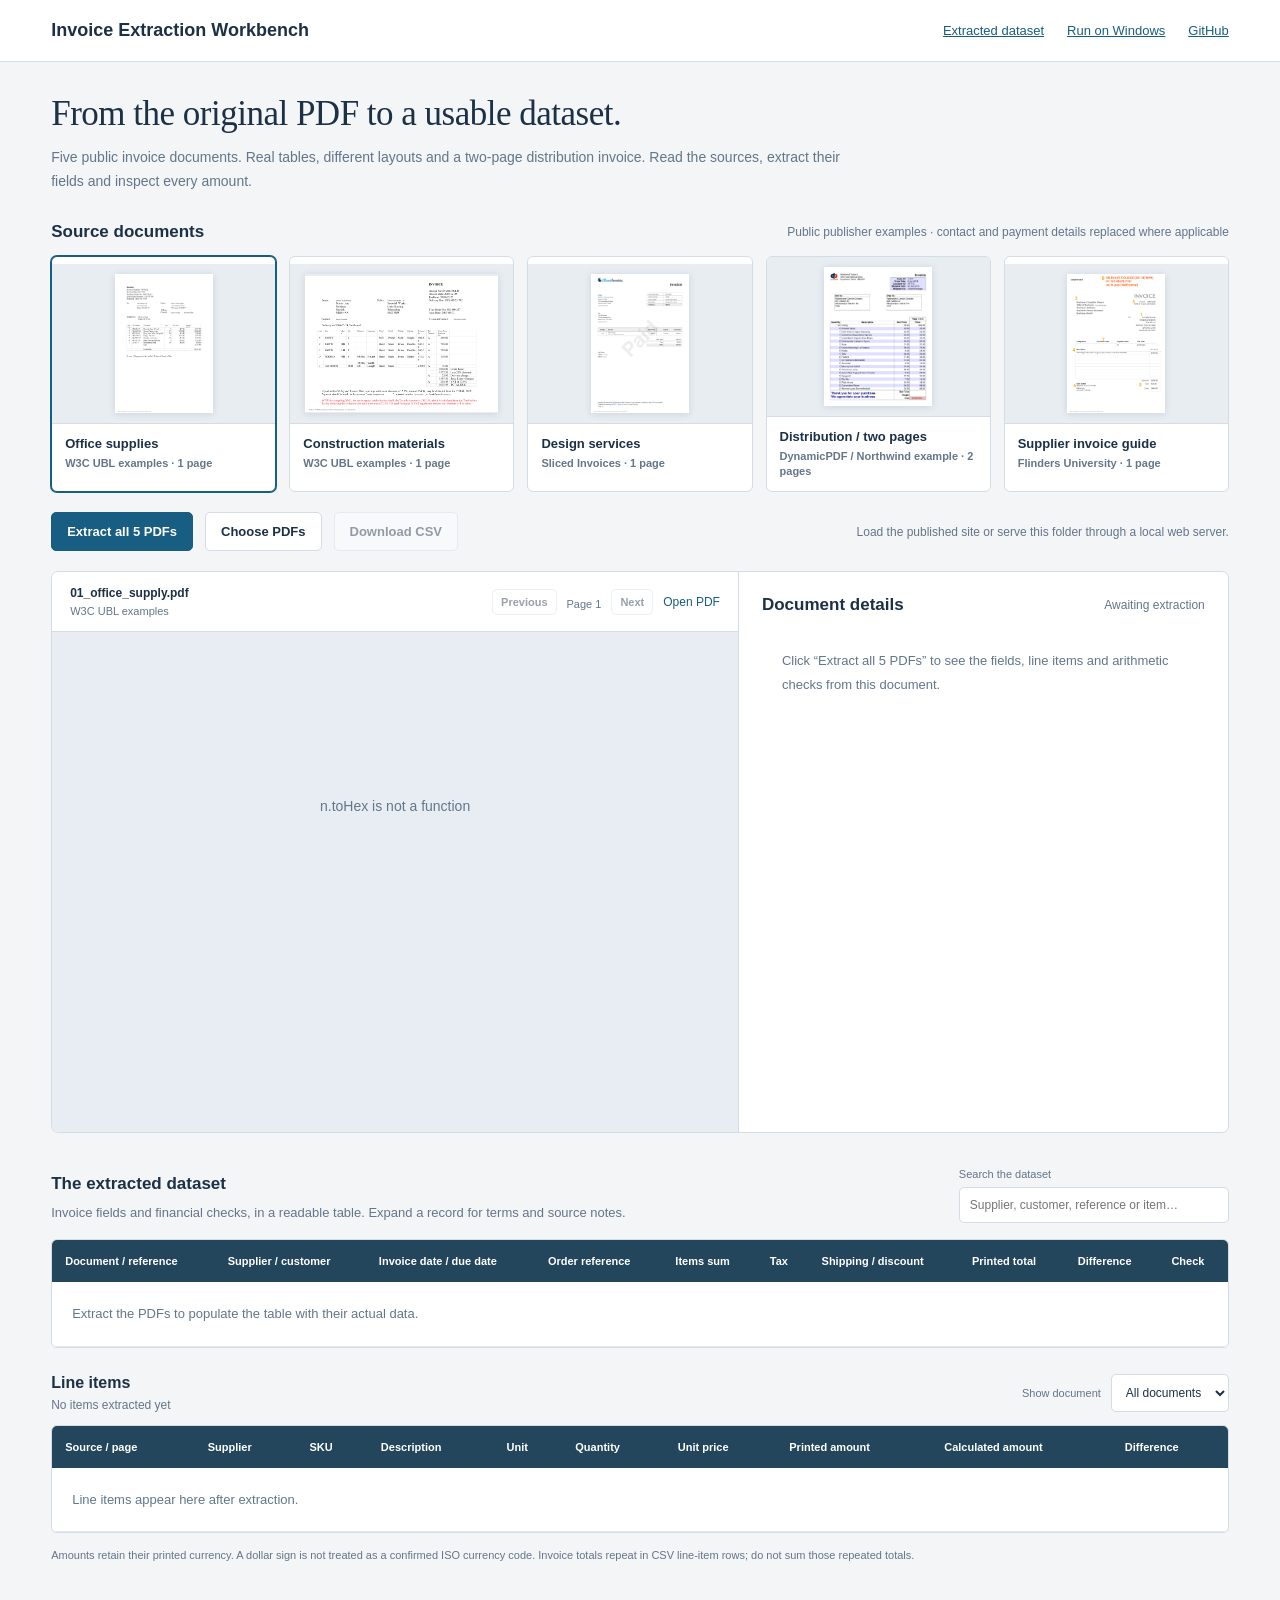
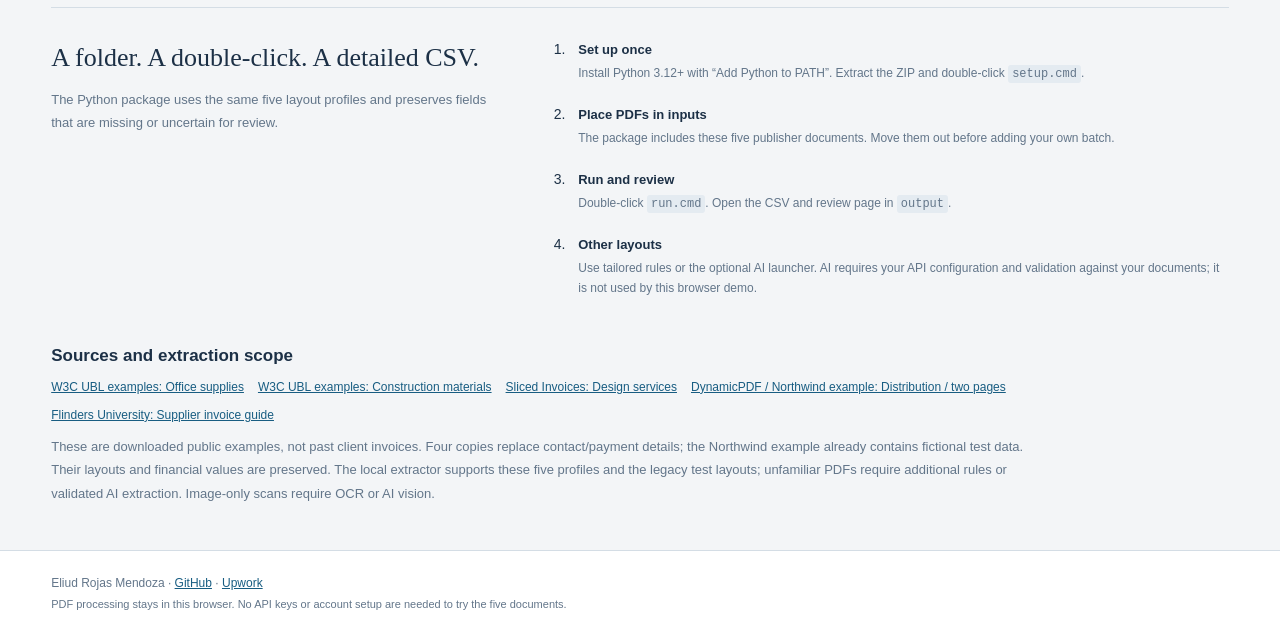
==== commit f9e2ce40: "Remove package download links and clarify test data wording" ====
--- a/index.html
+++ b/index.html
@@ -1,10 +1,10 @@
 <!doctype html><html lang="en"><head><meta charset="utf-8"><meta name="viewport" content="width=device-width,initial-scale=1"><title>Invoice Extraction Workbench</title><meta name="description" content="Explore five public invoice PDFs, extract their actual data, reconcile totals and export a detailed CSV."><link rel="stylesheet" href="workbench.css?v=public-pdfs-2"></head>
 <body><header><a class="brand" href="#">Invoice Extraction Workbench</a><nav><a href="#dataset">Extracted dataset</a><a href="#instructions">Run on Windows</a><a href="https://github.com/Enybyy/invoice-extraction-workbench">GitHub</a></nav></header>
-<main><section class="intro"><div><h1>From the original PDF to a usable dataset.</h1><p>Five public invoice documents. Real tables, different layouts and a two-page distribution invoice. Read the sources, extract their fields and inspect every amount.</p></div><a class="package" href="Invoice_Extractor_Package.zip" download>Download Python package</a></section>
+<main><section class="intro"><div><h1>From the original PDF to a usable dataset.</h1><p>Five public invoice documents. Real tables, different layouts and a two-page distribution invoice. Read the sources, extract their fields and inspect every amount.</p></div></section>
 <section class="document-library"><div class="section-title"><h2>Source documents</h2><span>Public publisher examples · contact and payment details replaced where applicable</span></div><div id="gallery" class="gallery" aria-label="Source PDF documents"></div></section>
 <section class="action-bar"><button id="extract" disabled>Extract all 5 PDFs</button><label class="upload">Choose PDFs<input id="files" type="file" accept="application/pdf,.pdf" multiple aria-label="Choose PDFs"></label><button id="export" class="quiet" disabled>Download CSV</button><a id="csv-ready" download="invoice-dataset.csv" hidden>CSV file ready</a><span id="progress" role="status" aria-live="polite">Choose a document to inspect it. Extract to build the dataset below.</span></section>
 <section class="inspection"><div class="source-pane"><div class="viewer-bar"><div><strong id="source-name">Source PDF</strong><span id="publisher"></span></div><div class="page-controls"><button id="prev" class="quiet" disabled aria-label="Previous page">Previous</button><span id="page-number">Page 1</span><button id="next" class="quiet" disabled aria-label="Next page">Next</button><a id="open" target="_blank" rel="noopener">Open PDF</a></div></div><div class="paper"><canvas id="canvas" aria-label="Source invoice PDF preview"></canvas><p id="preview-empty">Loading the source documents…</p></div></div><aside class="extracted-pane"><div class="section-title"><h2>Document details</h2><span id="selected-state">Awaiting extraction</span></div><div id="details"><p class="empty">Click “Extract all 5 PDFs” to see the fields, line items and arithmetic checks from this document.</p></div></aside></section>
 <section id="dataset" class="dataset"><div class="dataset-heading"><div><h2>The extracted dataset</h2><p>Invoice fields and financial checks, in a readable table. Expand a record for terms and source notes.</p></div><label class="search">Search the dataset<input id="search" type="search" placeholder="Supplier, customer, reference or item…"></label></div><div class="table-frame"><table class="invoice-table"><thead><tr><th>Document / reference</th><th>Supplier / customer</th><th>Invoice date / due date</th><th>Order reference</th><th>Items sum</th><th>Tax</th><th>Shipping / discount</th><th>Printed total</th><th>Difference</th><th>Check</th></tr></thead><tbody id="invoice-rows"><tr><td colspan="10" class="empty">Extract the PDFs to populate the table with their actual data.</td></tr></tbody></table></div>
 <div class="line-heading"><div><h3>Line items</h3><span id="line-count">No items extracted yet</span></div><label>Show document<select id="line-filter" aria-label="Filter line items"><option value="all">All documents</option></select></label></div><div class="table-frame line-frame"><table><thead><tr><th>Source / page</th><th>Supplier</th><th>SKU</th><th>Description</th><th>Unit</th><th>Quantity</th><th>Unit price</th><th>Printed amount</th><th>Calculated amount</th><th>Difference</th></tr></thead><tbody id="line-rows"><tr><td colspan="10" class="empty">Line items appear here after extraction.</td></tr></tbody></table></div><p class="table-note">Amounts retain their printed currency. A dollar sign is not treated as a confirmed ISO currency code. Invoice totals repeat in CSV line-item rows; do not sum those repeated totals.</p></section>
-<section id="instructions" class="guide"><div><h2>A folder. A double-click. A detailed CSV.</h2><p>The Python package uses the same five layout profiles and preserves fields that are missing or uncertain for review.</p><strong>Set up once</strong><span>Install Python 3.12+ with “Add Python to PATH”. Extract the ZIP and double-click <code>setup.cmd</code>.</span></li><li><strong>Place PDFs in inputs</strong><span>The package includes these five publisher documents. Move them out before adding your own batch.</span></li><li><strong>Run and review</strong><span>Double-click <code>run.cmd</code>. Open the CSV and review page in <code>output</code>.</span></li><li><strong>Other layouts</strong><span>Use tailored rules or the optional AI launcher. AI requires your API configuration and validation against your documents; it is not used by this browser demo.</span></li></ol></section>
+<section id="instructions" class="guide"><div><h2>A folder. A double-click. A detailed CSV.</h2><p>The Python package uses the same five layout profiles and preserves fields that are missing or uncertain for review.</p></div><ol><li><strong>Set up once</strong><span>Install Python 3.12+ with “Add Python to PATH”. Extract the ZIP and double-click <code>setup.cmd</code>.</span></li><li><strong>Place PDFs in inputs</strong><span>The package includes these five publisher documents. Move them out before adding your own batch.</span></li><li><strong>Run and review</strong><span>Double-click <code>run.cmd</code>. Open the CSV and review page in <code>output</code>.</span></li><li><strong>Other layouts</strong><span>Use tailored rules or the optional AI launcher. AI requires your API configuration and validation against your documents; it is not used by this browser demo.</span></li></ol></section>
 <section class="sources"><h2>Sources and extraction scope</h2><div id="source-links"></div><p>These are downloaded public examples, not past client invoices. Four copies replace contact/payment details; the Northwind example already contains fictional test data. Their layouts and financial values are preserved. The local extractor supports these five profiles and the legacy test layouts; unfamiliar PDFs require additional rules or validated AI extraction. Image-only scans require OCR or AI vision.</p></section></main><footer>Eliud Rojas Mendoza · <a href="https://github.com/Enybyy/invoice-extraction-workbench">GitHub</a> · <a href="https://www.upwork.com/freelancers/eliudevelopment">Upwork</a><span>PDF processing stays in this browser. No API keys or account setup are needed to try the five documents.</span></footer><script type="module" src="workbench.mjs?v=public-pdfs-2"></script></body></html>
